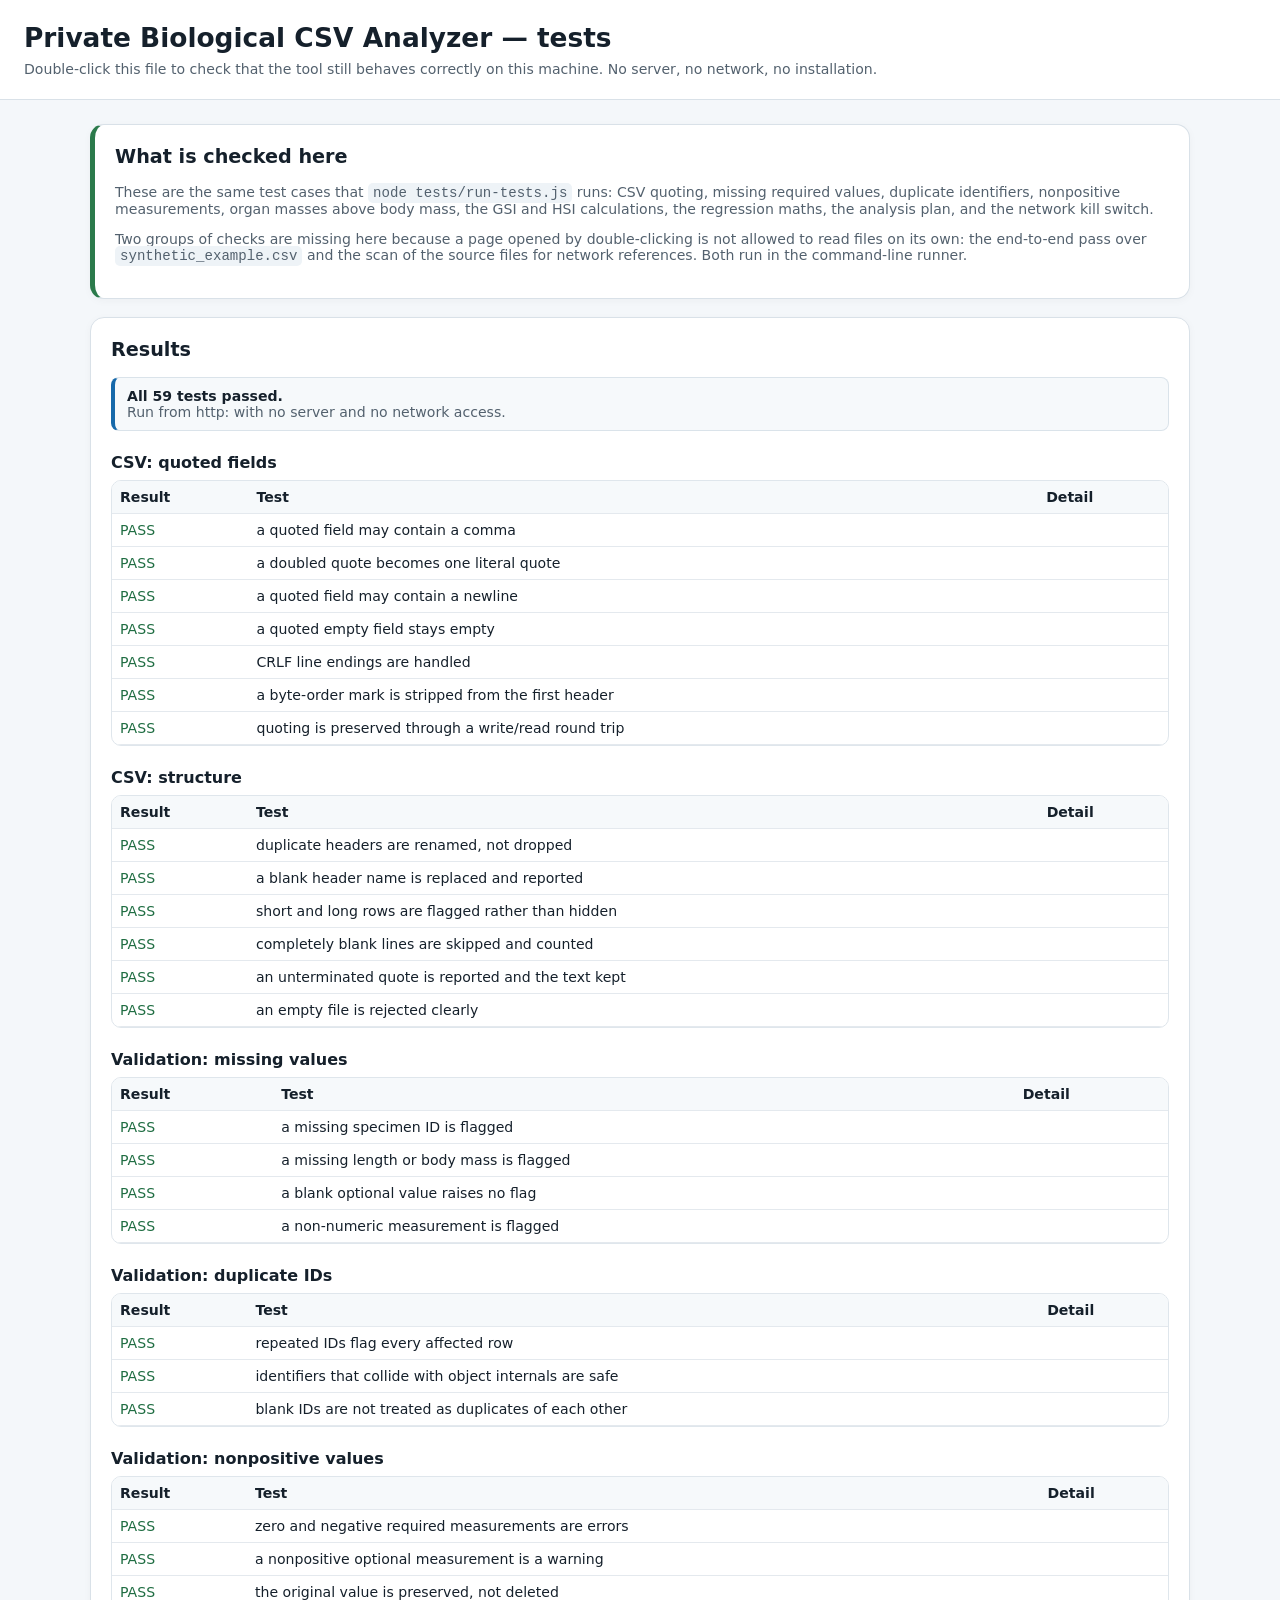
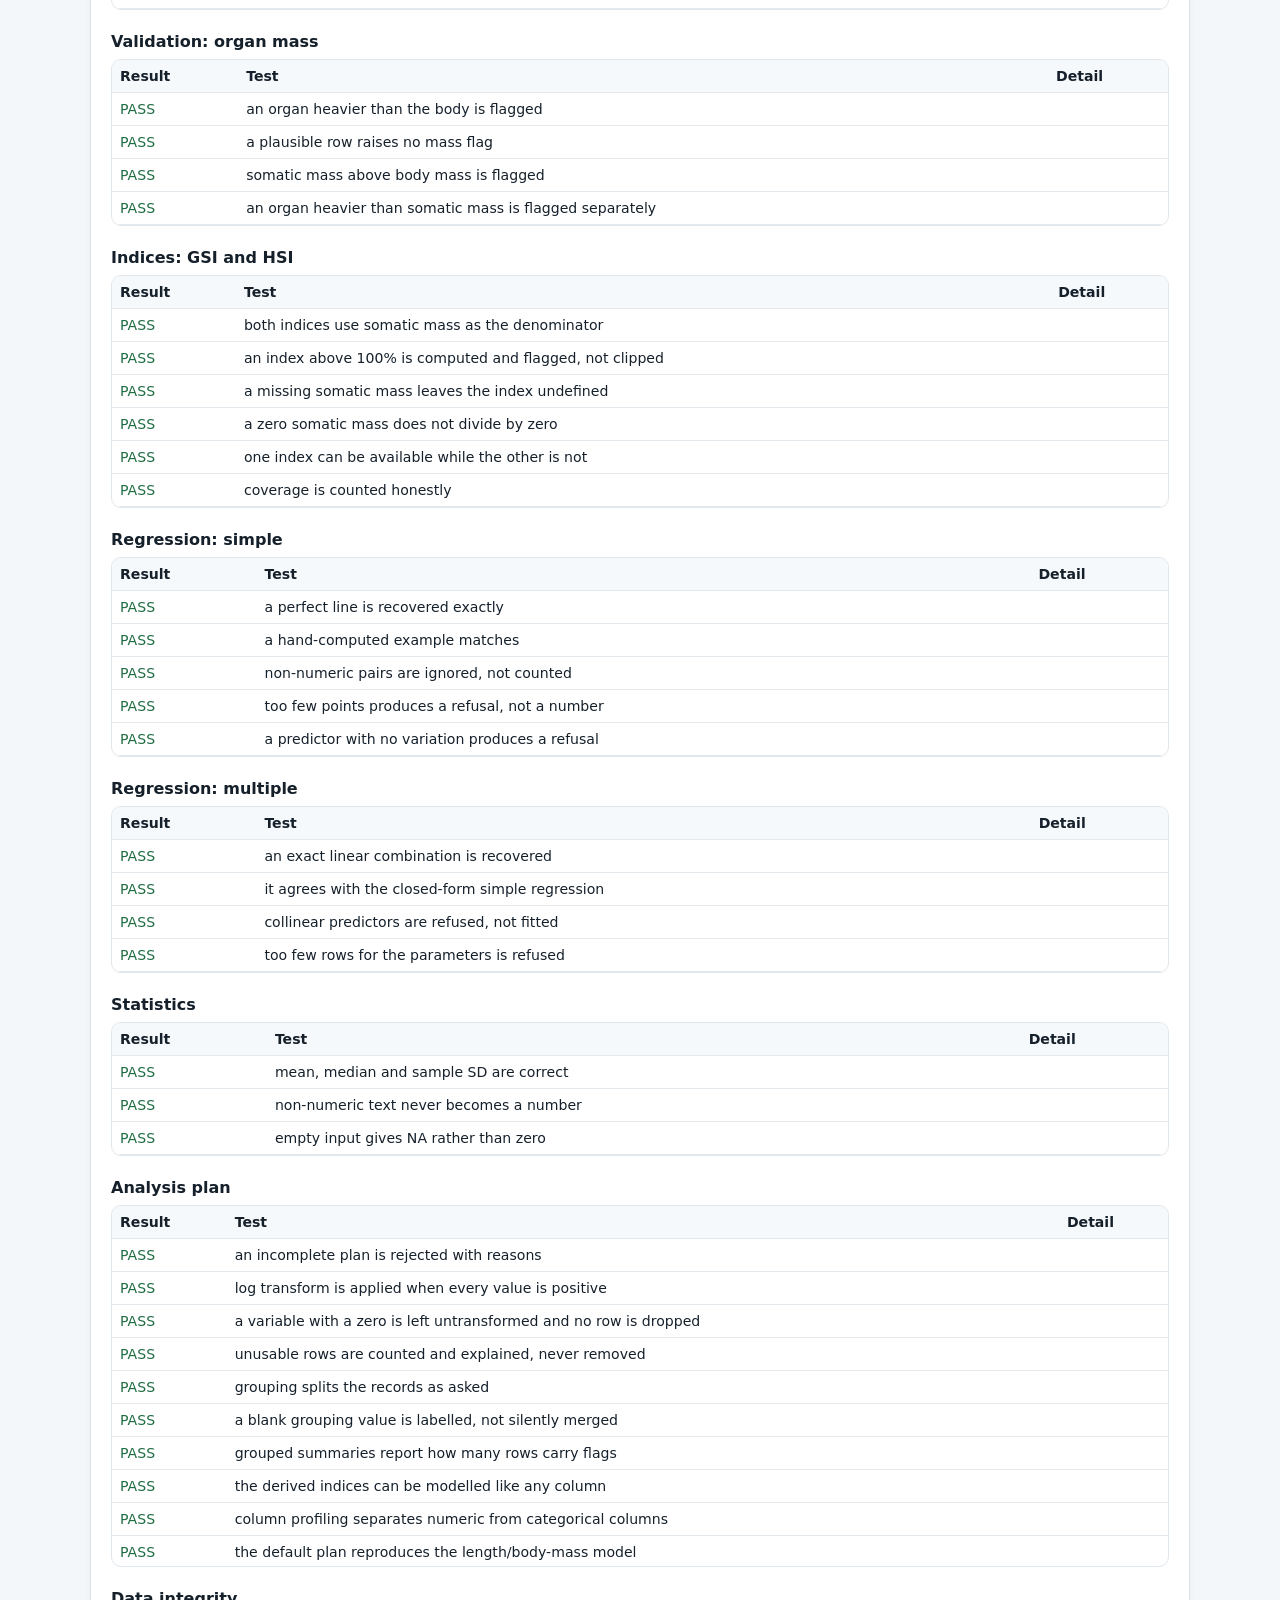
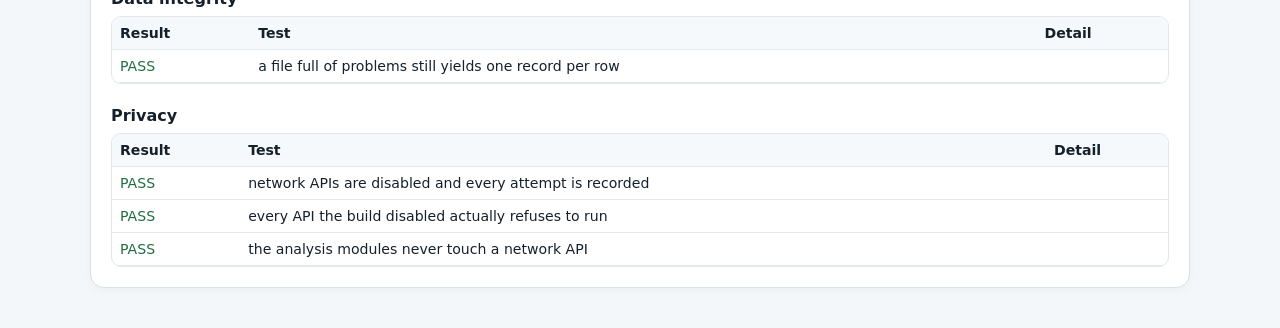
==== tests.html @ 89bbeb7e "Move application files to repository root" ====
<!doctype html>
<html lang="en">
<head>
<meta charset="utf-8">
<meta name="viewport" content="width=device-width,initial-scale=1">
<meta http-equiv="Content-Security-Policy" content="default-src 'none'; script-src 'self' file:; style-src 'self' file:; img-src 'self' file: data:; connect-src 'none'; form-action 'none'; base-uri 'none'; object-src 'none'; frame-src 'none'; media-src 'none'">
<title>Analyzer tests</title>
<link rel="stylesheet" href="css/app.css">
</head>
<body>
<header>
<h1>Private Biological CSV Analyzer — tests</h1>
<div class="small">Double-click this file to check that the tool still behaves correctly on this machine. No server, no network, no installation.</div>
</header>
<main>
<section class="card privacy">
<h2>What is checked here</h2>
<p class="small">These are the same test cases that <code>node tests/run-tests.js</code> runs: CSV quoting, missing required values, duplicate identifiers, nonpositive measurements, organ masses above body mass, the GSI and HSI calculations, the regression maths, the analysis plan, and the network kill switch.</p>
<p class="small">Two groups of checks are missing here because a page opened by double-clicking is not allowed to read files on its own: the end-to-end pass over <code>synthetic_example.csv</code> and the scan of the source files for network references. Both run in the command-line runner.</p>
</section>
<section class="card">
<h2>Results</h2>
<div id="results"></div>
</section>
</main>

<script src="js/privacy.js"></script>
<script src="js/csv.js"></script>
<script src="js/stats.js"></script>
<script src="js/validate.js"></script>
<script src="js/analysis.js"></script>
<script src="tests/harness.js"></script>
<script src="tests/test-cases.js"></script>
<script src="tests/browser-runner.js"></script>
</body>
</html>
---- css/app.css ----
/* app.css — all styling for the analyzer. Kept in a file rather than inline so
   the Content-Security-Policy does not need to allow inline styles. */

:root {
  font-family: Inter, system-ui, -apple-system, BlinkMacSystemFont, "Segoe UI", sans-serif;
  color: #15202b;
  background: #f4f7fa;
}

body { margin: 0; }

header {
  background: #fff;
  border-bottom: 1px solid #d9e1e8;
  padding: 22px 24px;
}

main { max-width: 1100px; margin: 0 auto; padding: 24px; }

h1 { font-size: 1.65rem; margin: 0 0 8px; }
h2 { font-size: 1.2rem; margin-top: 0; }
h3 { font-size: 1rem; margin: 22px 0 8px; }

.card {
  background: #fff;
  border: 1px solid #d9e1e8;
  border-radius: 14px;
  padding: 20px;
  margin-bottom: 18px;
  box-shadow: 0 2px 8px rgba(0, 0, 0, .035);
}

.privacy { border-left: 5px solid #2b7a4b; }

.grid {
  display: grid;
  grid-template-columns: repeat(auto-fit, minmax(220px, 1fr));
  gap: 12px;
}

label { display: flex; flex-direction: column; gap: 6px; font-weight: 650; font-size: .92rem; }

select, input[type=file], button { font: inherit; }

select, input[type=file] {
  padding: 10px;
  border: 1px solid #b9c4ce;
  border-radius: 9px;
  background: #fff;
}

button {
  padding: 11px 15px;
  border: 0;
  border-radius: 9px;
  background: #1769aa;
  color: #fff;
  font-weight: 700;
  cursor: pointer;
  margin: 4px 8px 4px 0;
}

button.secondary { background: #586774; }
button:disabled { opacity: .45; cursor: not-allowed; }

.small { font-size: .88rem; color: #53616e; }
.status { font-weight: 700; margin-top: 10px; }
.good { color: #1f6d42; }
.warn { color: #a45b00; }
.bad { color: #a22828; }

.metrics {
  display: grid;
  grid-template-columns: repeat(auto-fit, minmax(150px, 1fr));
  gap: 10px;
  margin: 14px 0;
}

.metric {
  background: #f6f9fb;
  border: 1px solid #dae3ea;
  padding: 13px;
  border-radius: 10px;
  font-size: .88rem;
  color: #53616e;
}

.metric b { display: block; font-size: 1.3rem; margin-top: 4px; color: #15202b; }

table { width: 100%; border-collapse: collapse; font-size: .88rem; }
th, td { padding: 8px; border-bottom: 1px solid #e4e9ee; text-align: left; }
th { background: #f6f9fb; position: sticky; top: 0; }
td.numeric, th.numeric { text-align: right; font-variant-numeric: tabular-nums; }

.tablewrap {
  max-height: 360px;
  overflow: auto;
  border: 1px solid #dfe6ec;
  border-radius: 10px;
}

canvas {
  width: 100%;
  height: 420px;
  border: 1px solid #dfe6ec;
  border-radius: 10px;
  background: #fff;
}

.hidden { display: none; }

code { background: #eef3f7; padding: 2px 5px; border-radius: 5px; }

/* Analysis-plan controls */
.plan-columns {
  display: grid;
  grid-template-columns: repeat(auto-fit, minmax(260px, 1fr));
  gap: 18px;
}

.checklist {
  max-height: 220px;
  overflow: auto;
  border: 1px solid #dfe6ec;
  border-radius: 10px;
  padding: 8px 10px;
  background: #fcfdfe;
}

.checklist label,
.inline-check {
  flex-direction: row;
  align-items: center;
  gap: 8px;
  font-weight: 500;
  padding: 3px 0;
}

.checklist .muted { color: #7c8894; font-weight: 400; }

.fieldset-title { font-weight: 700; font-size: .92rem; margin-bottom: 6px; display: block; }

.note {
  background: #f6f9fb;
  border: 1px solid #dae3ea;
  border-left: 4px solid #1769aa;
  border-radius: 8px;
  padding: 10px 12px;
  margin: 10px 0;
  font-size: .88rem;
}

.note.caution { border-left-color: #a45b00; }

ul.plain { margin: 6px 0; padding-left: 20px; font-size: .88rem; color: #53616e; }

.actions { margin-top: 15px; }
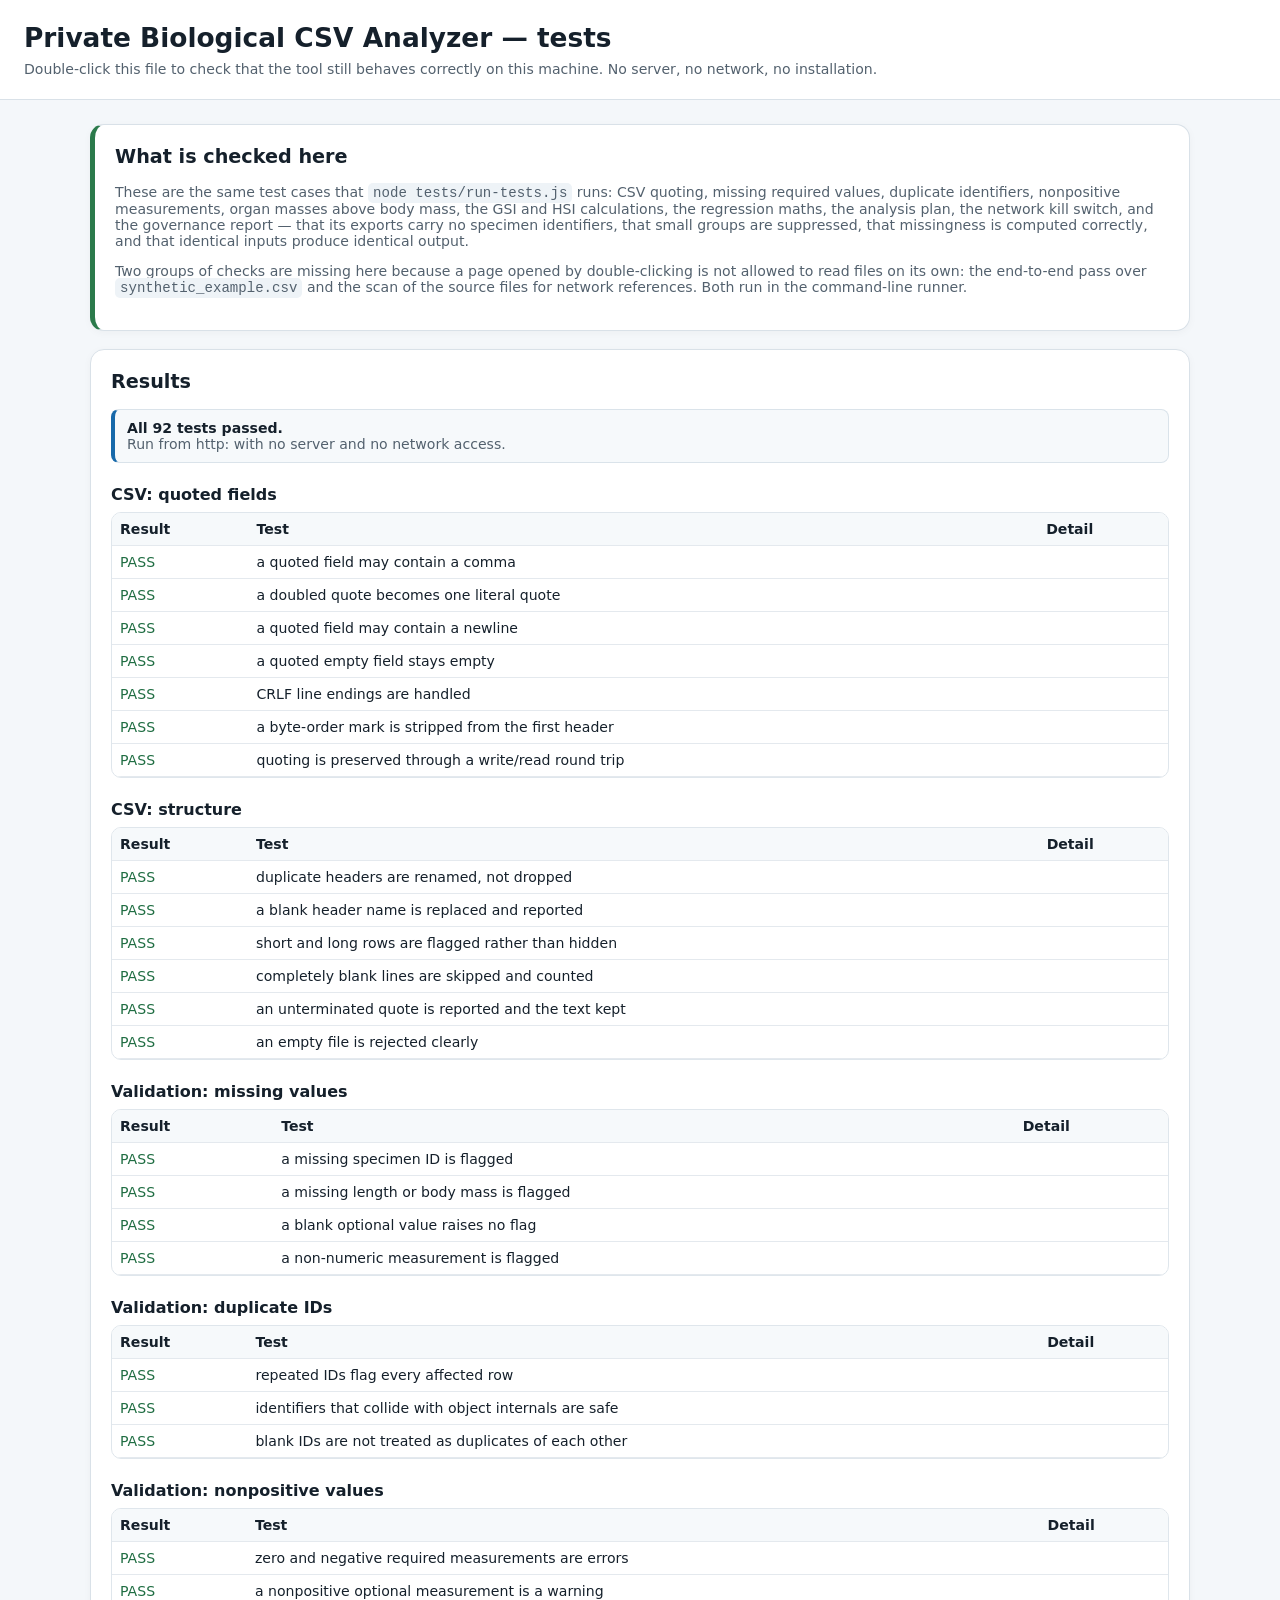
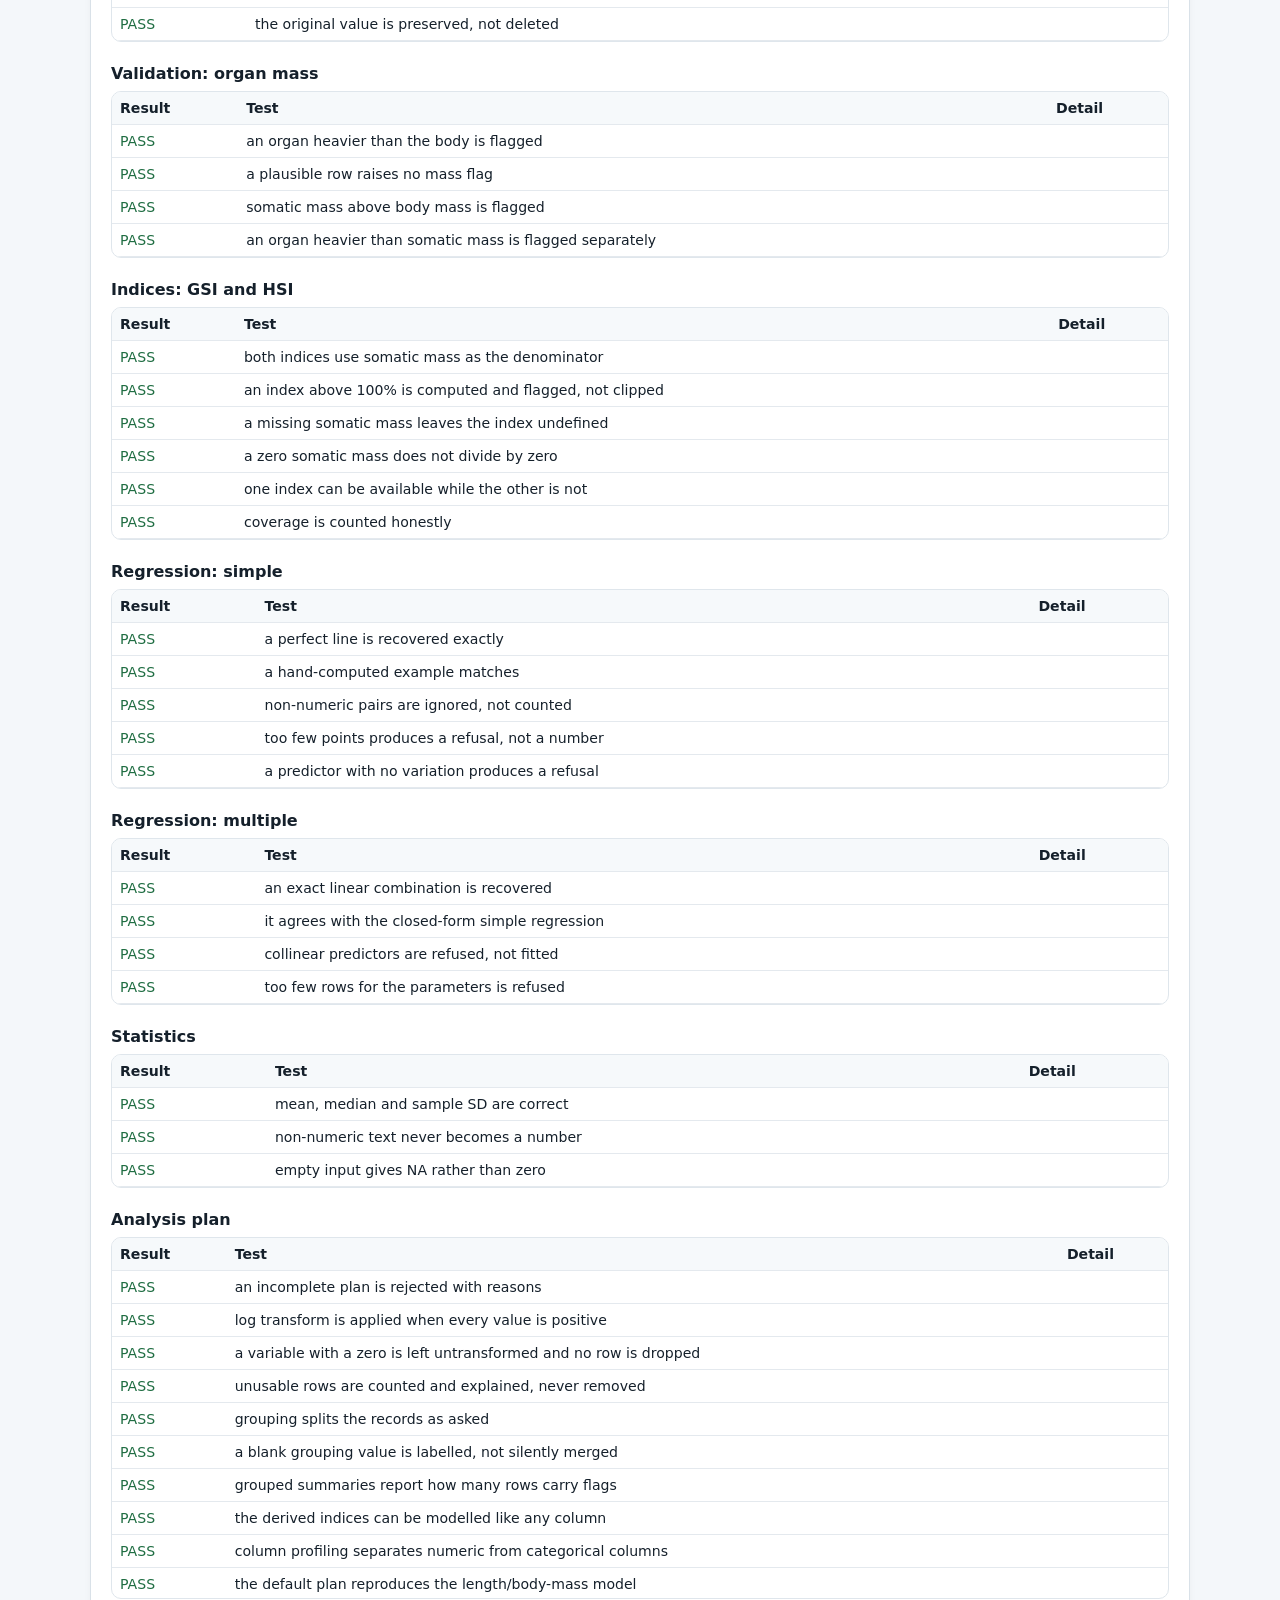
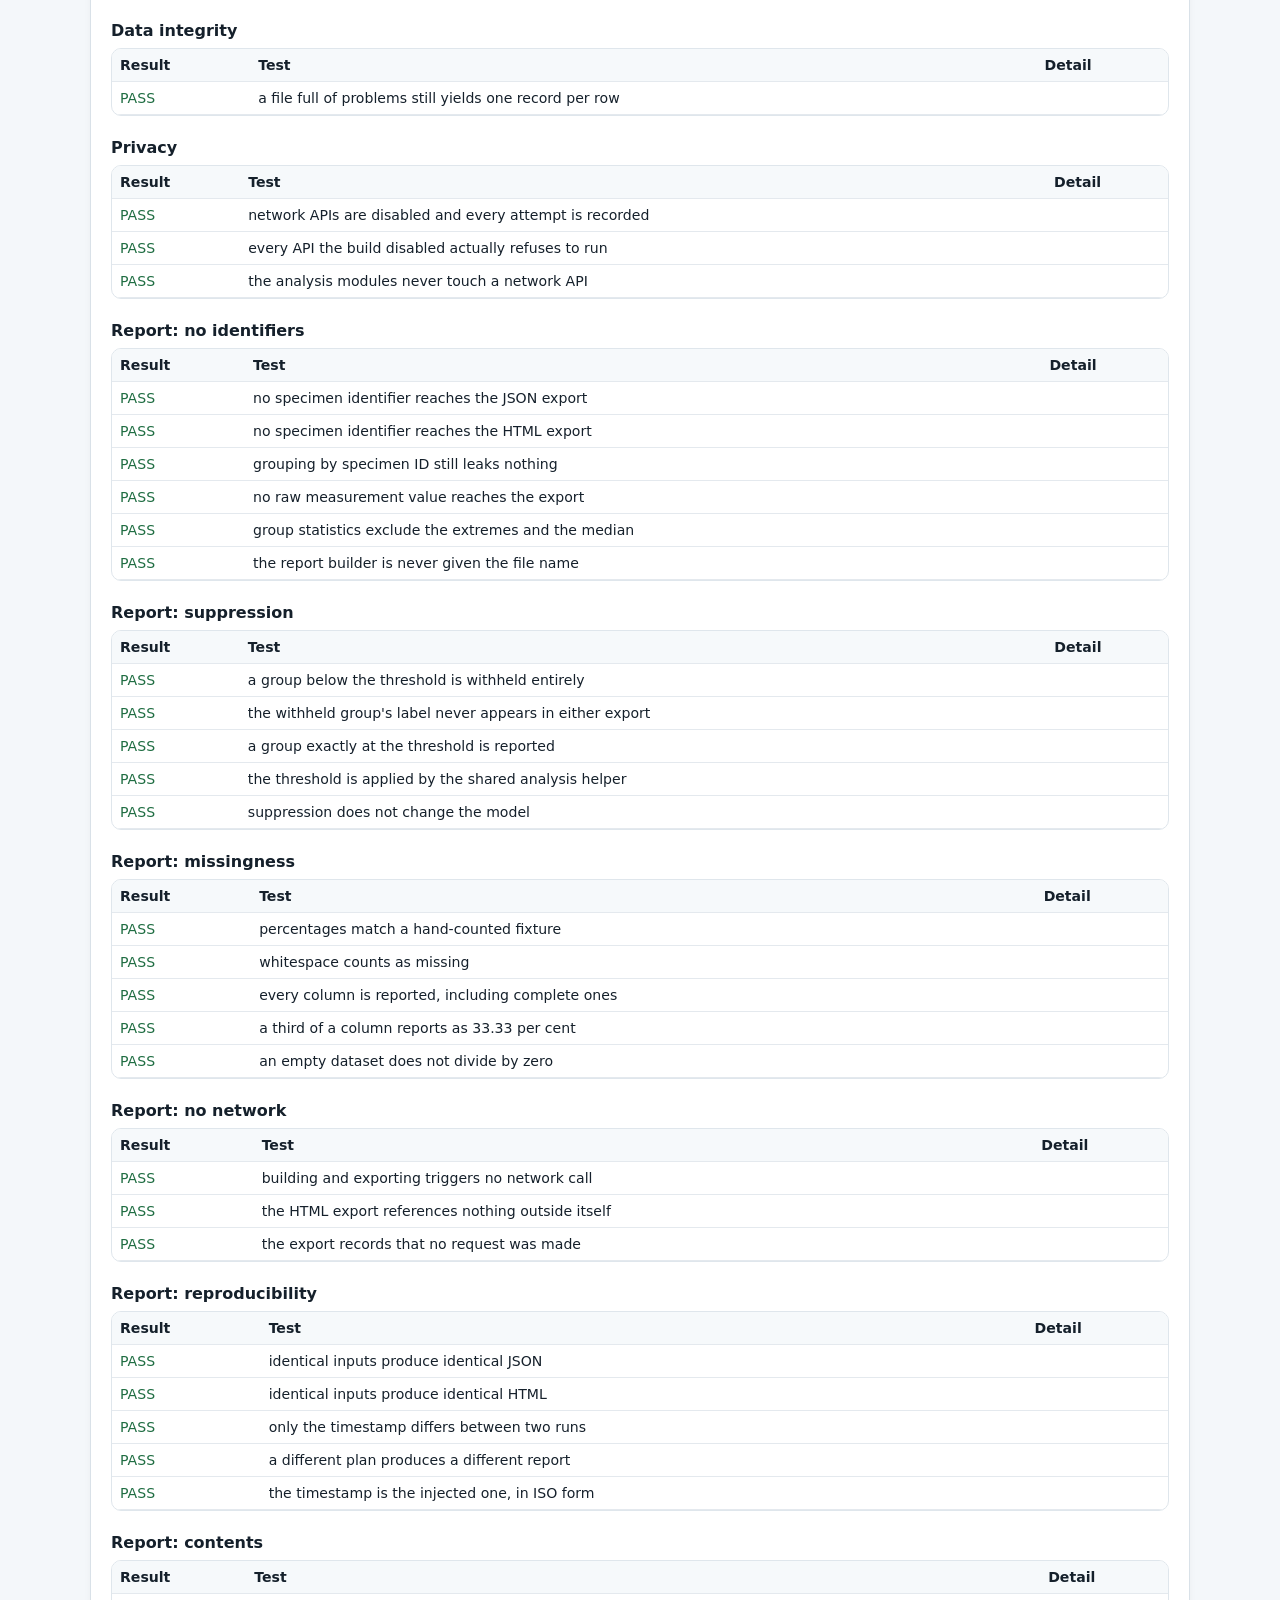
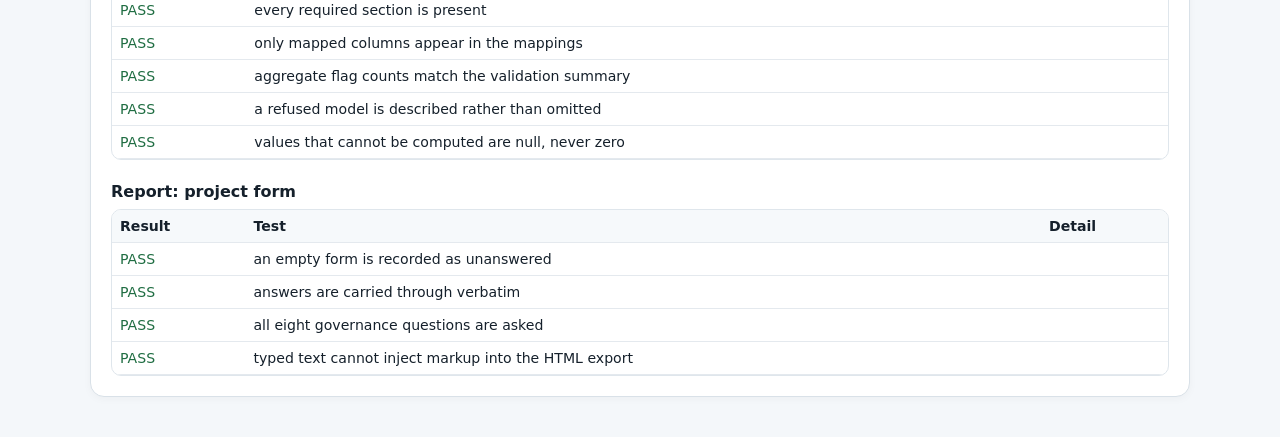
==== commit c5fc3572: "Add privacy-preserving governance and reproducibility reports" ====
--- a/tests.html
+++ b/tests.html
@@ -15,7 +15,7 @@
 <main>
 <section class="card privacy">
 <h2>What is checked here</h2>
-<p class="small">These are the same test cases that <code>node tests/run-tests.js</code> runs: CSV quoting, missing required values, duplicate identifiers, nonpositive measurements, organ masses above body mass, the GSI and HSI calculations, the regression maths, the analysis plan, and the network kill switch.</p>
+<p class="small">These are the same test cases that <code>node tests/run-tests.js</code> runs: CSV quoting, missing required values, duplicate identifiers, nonpositive measurements, organ masses above body mass, the GSI and HSI calculations, the regression maths, the analysis plan, the network kill switch, and the governance report — that its exports carry no specimen identifiers, that small groups are suppressed, that missingness is computed correctly, and that identical inputs produce identical output.</p>
 <p class="small">Two groups of checks are missing here because a page opened by double-clicking is not allowed to read files on its own: the end-to-end pass over <code>synthetic_example.csv</code> and the scan of the source files for network references. Both run in the command-line runner.</p>
 </section>
 <section class="card">
@@ -29,8 +29,10 @@
 <script src="js/stats.js"></script>
 <script src="js/validate.js"></script>
 <script src="js/analysis.js"></script>
+<script src="js/report.js"></script>
 <script src="tests/harness.js"></script>
 <script src="tests/test-cases.js"></script>
+<script src="tests/report-cases.js"></script>
 <script src="tests/browser-runner.js"></script>
 </body>
 </html>
--- a/css/app.css
+++ b/css/app.css
@@ -155,3 +155,33 @@
 ul.plain { margin: 6px 0; padding-left: 20px; font-size: .88rem; color: #53616e; }
 
 .actions { margin-top: 15px; }
+
+/* Project-information form and report preview */
+textarea {
+  font: inherit;
+  padding: 10px;
+  border: 1px solid #b9c4ce;
+  border-radius: 9px;
+  background: #fff;
+  min-height: 72px;
+  resize: vertical;
+}
+
+.field-hint { font-weight: 400; color: #7c8894; font-size: .82rem; }
+
+#projectForm label { margin-bottom: 14px; }
+
+.report-preview {
+  max-height: 420px;
+  overflow: auto;
+  border: 1px solid #dfe6ec;
+  border-radius: 10px;
+  background: #fbfcfd;
+  padding: 12px 14px;
+  margin-top: 12px;
+  font-family: ui-monospace, SFMono-Regular, Menlo, Consolas, monospace;
+  font-size: .8rem;
+  line-height: 1.45;
+  white-space: pre-wrap;
+  word-break: break-word;
+}
